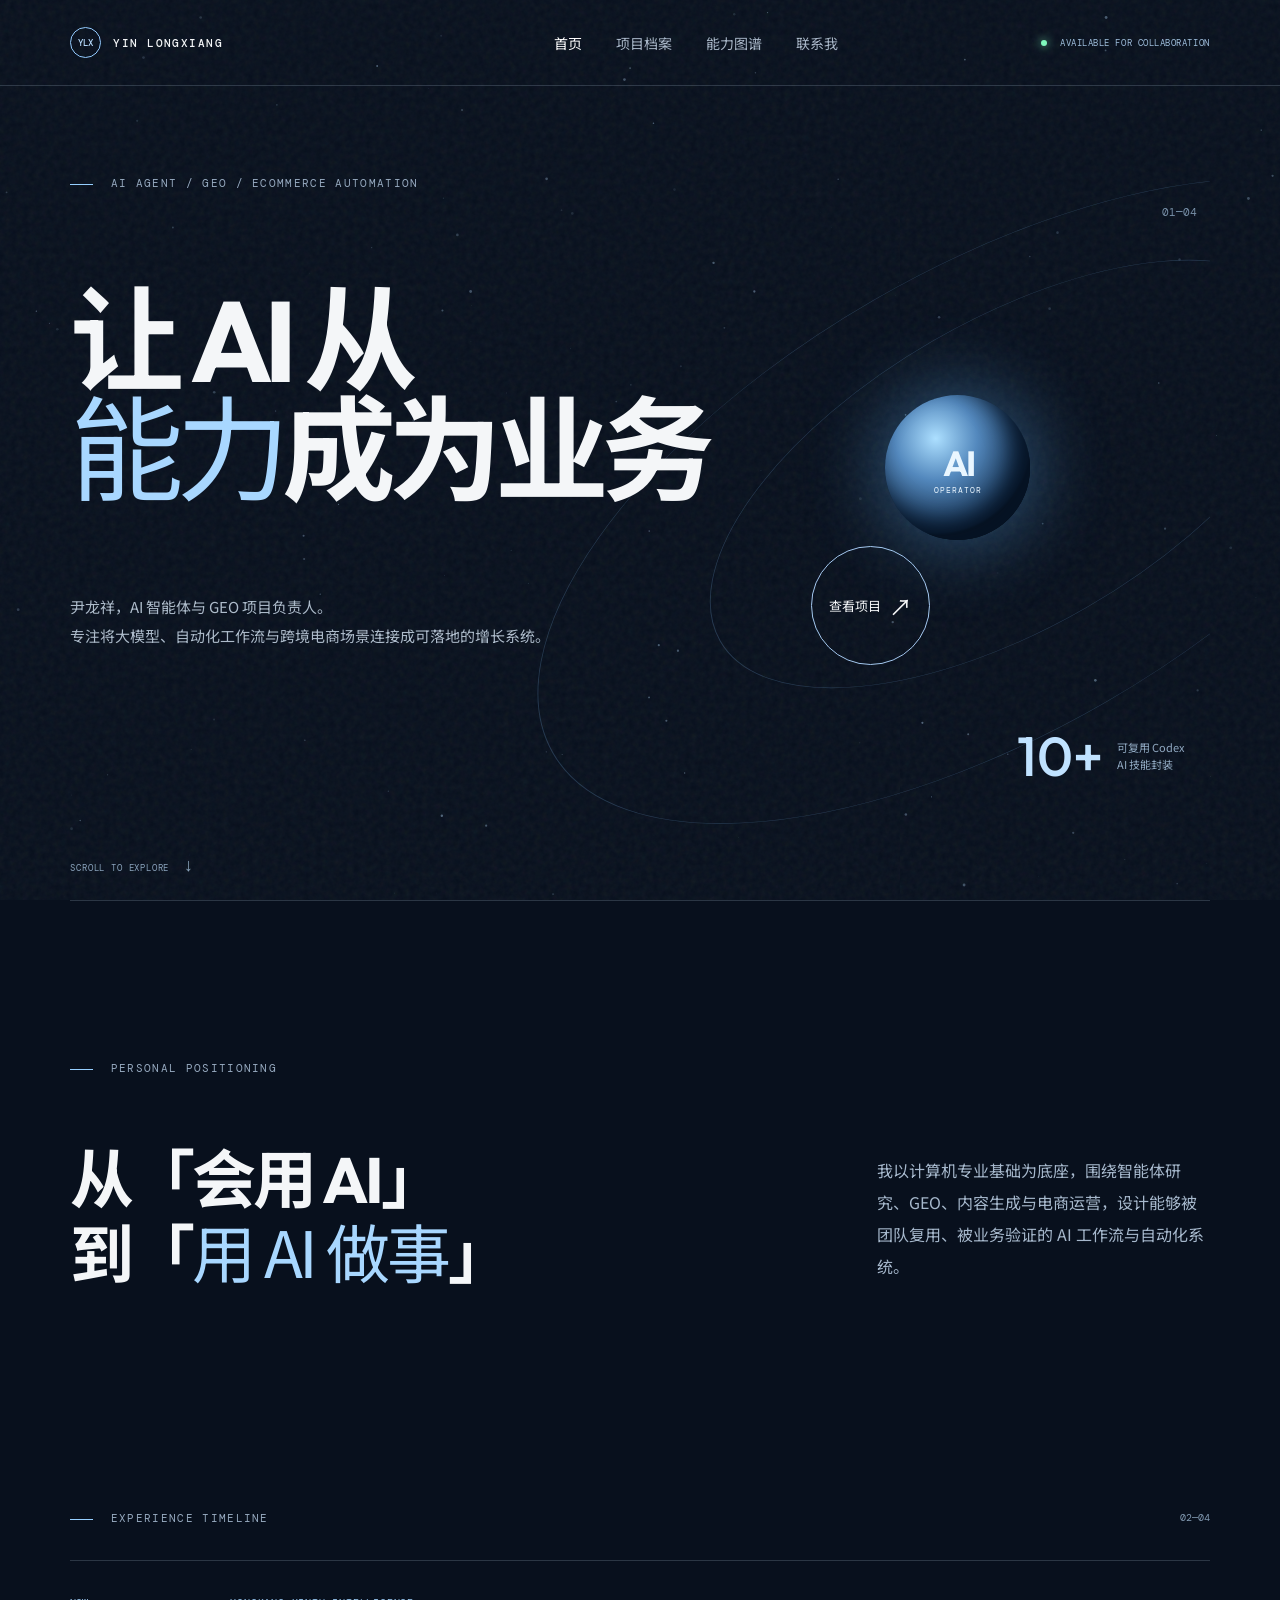
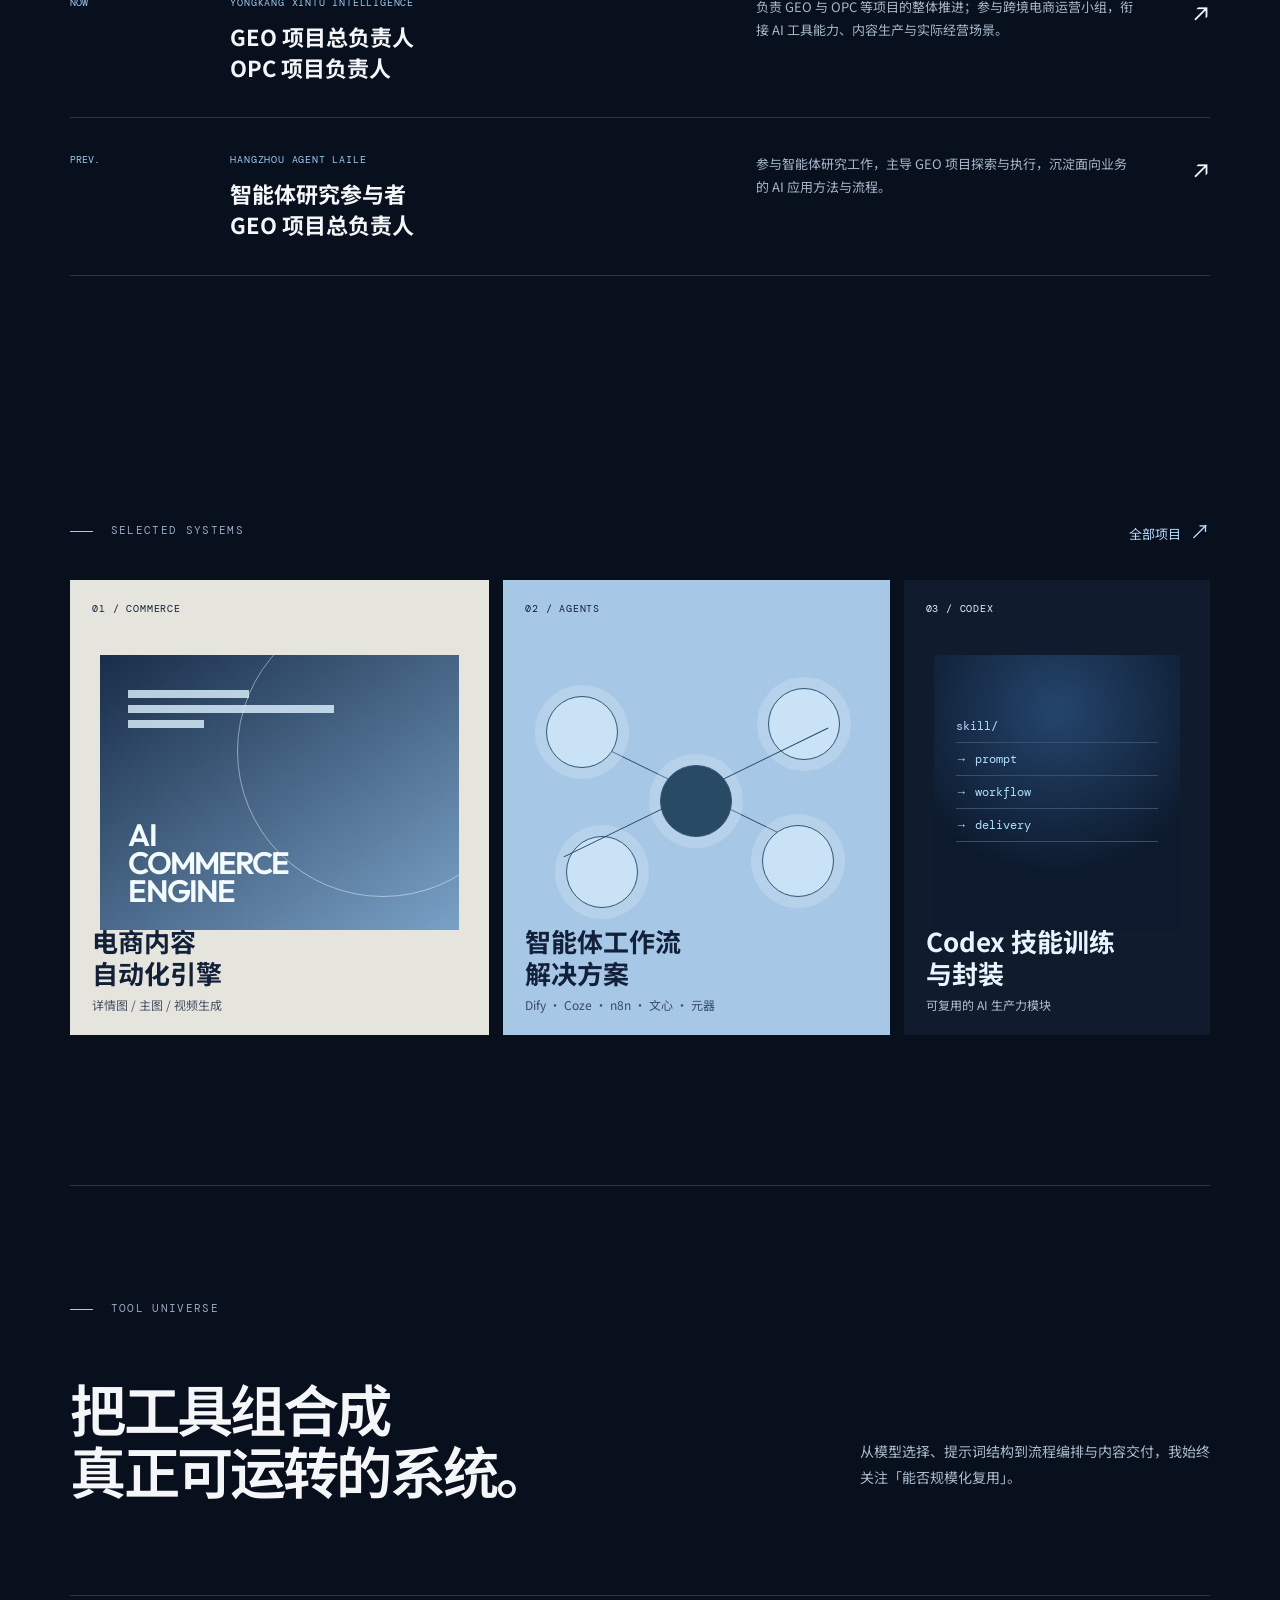
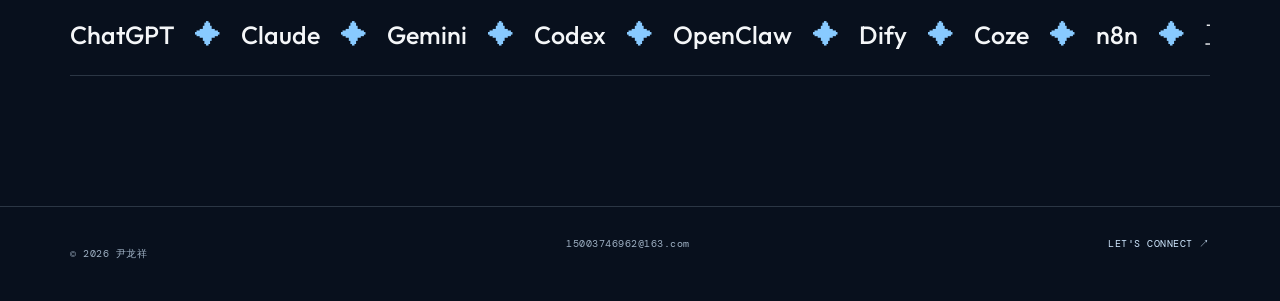
==== index.html @ be60b360 "发布个人简历与项目作品网站" ====
<!doctype html>
<html lang="zh-CN">
<head>
  <meta charset="UTF-8" />
  <meta name="viewport" content="width=device-width, initial-scale=1.0" />
  <meta name="description" content="尹龙祥 · AI 智能体与 GEO 项目负责人" />
  <title>尹龙祥 · AI Portfolio</title>
  <link rel="preconnect" href="https://fonts.googleapis.com">
  <link rel="preconnect" href="https://fonts.gstatic.com" crossorigin>
  <link href="https://fonts.googleapis.com/css2?family=DM+Mono:wght@400;500&family=Noto+Sans+SC:wght@400;500;600;700;800&family=Outfit:wght@400;500;600;700;800&display=swap" rel="stylesheet">
  <link rel="stylesheet" href="assets/styles.css" />
</head>
<body>
  <canvas id="starfield" aria-hidden="true"></canvas>
  <div class="grain" aria-hidden="true"></div>
  <header class="site-header">
    <a class="brand" href="index.html" aria-label="尹龙祥主页"><span class="brand-mark">YLX</span><span>YIN LONGXIANG</span></a>
    <nav><a class="active" href="index.html">首页</a><a href="projects.html">项目档案</a><a href="expertise.html">能力图谱</a><a href="contact.html">联系我</a></nav>
    <span class="status"><i></i> AVAILABLE FOR COLLABORATION</span>
  </header>

  <main>
    <section class="hero section-shell">
      <div class="eyebrow"><span></span> AI AGENT / GEO / ECOMMERCE AUTOMATION</div>
      <p class="hero-index mono">01—04</p>
      <h1>让 AI 从<br><em>能力</em>成为业务</h1>
      <div class="hero-bottom">
        <p class="intro">尹龙祥，AI 智能体与 GEO 项目负责人。<br>专注将大模型、自动化工作流与跨境电商场景连接成可落地的增长系统。</p>
        <a class="circle-link" href="projects.html"><span>查看项目</span><b>↗</b></a>
      </div>
      <div class="orbit orbit-a"></div><div class="orbit orbit-b"></div><div class="core"><span>AI</span><small>OPERATOR</small></div>
      <div class="hero-metric"><strong>10+</strong><span>可复用 Codex<br>AI 技能封装</span></div>
      <div class="scroll-tip mono">SCROLL TO EXPLORE <b>↓</b></div>
    </section>

    <section class="statement section-shell reveal">
      <p class="eyebrow"><span></span> PERSONAL POSITIONING</p>
      <div class="statement-grid"><h2>从「会用 AI」<br>到「<em>用 AI 做事</em>」</h2><p>我以计算机专业基础为底座，围绕智能体研究、GEO、内容生成与电商运营，设计能够被团队复用、被业务验证的 AI 工作流与自动化系统。</p></div>
    </section>

    <section class="experience section-shell reveal">
      <div class="section-head"><p class="eyebrow"><span></span> EXPERIENCE TIMELINE</p><span class="mono">02—04</span></div>
      <article class="timeline-card"><span class="year mono">NOW</span><div><p class="tag">YONGKANG XINTU INTELLIGENCE</p><h3>GEO 项目总负责人<br>OPC 项目负责人</h3></div><p>负责 GEO 与 OPC 等项目的整体推进；参与跨境电商运营小组，衔接 AI 工具能力、内容生产与实际经营场景。</p><span class="arrow">↗</span></article>
      <article class="timeline-card"><span class="year mono">PREV.</span><div><p class="tag">HANGZHOU AGENT LAILE</p><h3>智能体研究参与者<br>GEO 项目总负责人</h3></div><p>参与智能体研究工作，主导 GEO 项目探索与执行，沉淀面向业务的 AI 应用方法与流程。</p><span class="arrow">↗</span></article>
    </section>

    <section class="featured section-shell reveal">
      <div class="section-head"><p class="eyebrow"><span></span> SELECTED SYSTEMS</p><a class="text-link" href="projects.html">全部项目 <b>↗</b></a></div>
      <div class="project-grid">
        <a class="project-card project-1" href="projects.html#commerce"><span class="project-no mono">01 / COMMERCE</span><div class="mockup shop"><i></i><i></i><i></i><b>AI<br>COMMERCE<br>ENGINE</b></div><div><h3>电商内容<br>自动化引擎</h3><p>详情图 / 主图 / 视频生成</p></div></a>
        <a class="project-card project-2" href="projects.html#agents"><span class="project-no mono">02 / AGENTS</span><div class="mockup nodes"><i></i><i></i><i></i><i></i><i></i></div><div><h3>智能体工作流<br>解决方案</h3><p>Dify · Coze · n8n · 文心 · 元器</p></div></a>
        <a class="project-card project-3" href="projects.html#codex"><span class="project-no mono">03 / CODEX</span><div class="mockup code"><span>skill/</span><span>→ prompt</span><span>→ workflow</span><span>→ delivery</span></div><div><h3>Codex 技能训练<br>与封装</h3><p>可复用的 AI 生产力模块</p></div></a>
      </div>
    </section>

    <section class="toolbelt section-shell reveal">
      <p class="eyebrow"><span></span> TOOL UNIVERSE</p>
      <div class="toolbelt-copy"><h2>把工具组合成<br>真正可运转的系统。</h2><p>从模型选择、提示词结构到流程编排与内容交付，我始终关注「能否规模化复用」。</p></div>
      <div class="marquee" aria-label="常用工具"><div>ChatGPT <b>✦</b> Claude <b>✦</b> Gemini <b>✦</b> Codex <b>✦</b> OpenClaw <b>✦</b> Dify <b>✦</b> Coze <b>✦</b> n8n <b>✦</b> 豆包 <b>✦</b> 即梦 <b>✦</b> Python <b>✦</b></div></div>
    </section>
  </main>
  <footer><p>© 2026 尹龙祥</p><a href="mailto:15003746962@163.com">15003746962@163.com</a><a href="contact.html">LET'S CONNECT ↗</a></footer>
  <script src="assets/app.js"></script>
</body>
</html>
---- assets/styles.css ----
:root{--bg:#08101d;--panel:#0d192a;--paper:#e9e8e0;--ink:#0b1728;--blue:#7ec7ff;--muted:#9eafc5;--line:rgba(206,225,247,.18)}*{box-sizing:border-box}html{scroll-behavior:smooth}body{margin:0;background:var(--bg);color:#f4f6f8;font-family:'Noto Sans SC',sans-serif;overflow-x:hidden}#starfield{position:fixed;inset:0;z-index:-2;width:100%;height:100%;opacity:.6}.grain{position:fixed;inset:0;z-index:-1;pointer-events:none;opacity:.065;background-image:url("data:image/svg+xml,%3Csvg viewBox='0 0 180 180' xmlns='http://www.w3.org/2000/svg'%3E%3Cfilter id='n'%3E%3CfeTurbulence type='fractalNoise' baseFrequency='.8' numOctaves='4' stitchTiles='stitch'/%3E%3C/filter%3E%3Crect width='100%25' height='100%25' filter='url(%23n)' opacity='.9'/%3E%3C/svg%3E")}a{color:inherit;text-decoration:none}.mono,.tag,.eyebrow,.status{font-family:'DM Mono',monospace}.section-shell{width:min(1440px,calc(100vw - 11vw));margin-inline:auto}.site-header{height:86px;display:flex;align-items:center;justify-content:space-between;position:relative;z-index:2;padding:0 5.5vw;border-bottom:1px solid var(--line)}.brand{display:flex;align-items:center;gap:12px;font:500 11px 'DM Mono';letter-spacing:.13em}.brand-mark{border:1px solid #94cbff;border-radius:50%;height:31px;width:31px;display:grid;place-items:center;color:#b9ddff;font-size:9px;letter-spacing:0}.site-header nav{display:flex;gap:34px;margin-left:10vw}.site-header nav a{font-size:14px;color:#a8b6c7;transition:.25s}.site-header nav a:hover,.site-header nav .active{color:#fff}.status{font-size:9px;color:#9fbedc;letter-spacing:.06em}.status i{display:inline-block;width:6px;height:6px;background:#80f7bc;border-radius:50%;margin-right:7px;box-shadow:0 0 10px #80f7bc}.hero{height:calc(100vh - 86px);min-height:690px;position:relative;padding-top:10vh;overflow:hidden}.eyebrow{font-size:11px;letter-spacing:.12em;color:#96a9bf;margin:0}.eyebrow span{width:23px;height:1px;background:#96cfff;display:inline-block;vertical-align:middle;margin-right:9px}.hero-index{position:absolute;right:1vw;top:12vh;font-size:11px;color:#7890a8}.hero h1{position:relative;z-index:1;font:700 clamp(66px,8.9vw,151px)/.9 'Outfit','Noto Sans SC';letter-spacing:-.07em;margin:11vh 0 0;max-width:850px}.hero h1 em,.page-title em,.statement h2 em{font-family:'Noto Sans SC';font-style:normal;font-weight:400;color:#a8d7ff}.hero-bottom{position:relative;z-index:2;display:flex;align-items:end;justify-content:space-between;margin-top:45px;max-width:860px}.intro{font-size:15px;line-height:1.9;color:#adbbca}.circle-link{width:119px;height:119px;border:1px solid #a4c8ef;border-radius:50%;display:flex;justify-content:center;align-items:center;gap:8px;font-size:13px;transition:.25s}.circle-link:hover{background:#dfefff;color:#10223a;transform:rotate(-8deg)}.circle-link b{font-size:23px;font-weight:400}.orbit{position:absolute;border:1px solid rgba(137,198,252,.21);border-radius:50%;pointer-events:none}.orbit-a{height:670px;width:670px;right:-135px;top:53px;transform:rotate(-30deg) scaleY(.46)}.orbit-b{height:1010px;width:1010px;right:-285px;top:-90px;transform:rotate(-30deg) scaleY(.46)}.core{position:absolute;right:14vw;top:38%;height:145px;width:145px;border-radius:50%;display:flex;align-items:center;justify-content:center;flex-direction:column;background:radial-gradient(circle at 35% 30%,#acdfff,#5388bd 30%,#102946 68%,#07111d 70%);box-shadow:0 0 80px rgba(102,187,255,.45),inset -15px -15px 25px #061324;color:#e9f6ff}.core span{font:700 35px 'Outfit';letter-spacing:-.08em}.core small{font:8px 'DM Mono';letter-spacing:.12em}.hero-metric{position:absolute;right:2vw;bottom:13vh;display:flex;gap:14px;align-items:center}.hero-metric strong{font:500 55px/1 'Outfit';color:#c0e2ff}.hero-metric span{font-size:11px;line-height:1.5;color:#90a9c1}.scroll-tip{position:absolute;bottom:23px;font-size:9px;letter-spacing:.09em;color:#8aa3bc}.scroll-tip b{font-size:18px;margin-left:8px}.statement{padding:160px 0;border-top:1px solid var(--line)}.statement-grid{display:grid;grid-template-columns:1.1fr .55fr;gap:11vw;align-items:end;margin-top:70px}.statement h2{font:700 clamp(42px,5vw,77px)/1.1 'Outfit','Noto Sans SC';letter-spacing:-.05em;margin:0}.statement-grid>p{font-size:16px;line-height:2;color:#a6b8cc;margin:0 0 9px}.experience{padding:60px 0 140px}.section-head{display:flex;justify-content:space-between;align-items:center;margin-bottom:35px}.section-head>.mono{font-size:10px;color:#829ab2}.timeline-card{border-top:1px solid var(--line);display:grid;grid-template-columns:130px 1.1fr .85fr 40px;gap:30px;padding:35px 0;align-items:start;transition:.25s}.timeline-card:last-child{border-bottom:1px solid var(--line)}.timeline-card:hover{padding-left:18px;background:linear-gradient(90deg,rgba(115,194,255,.08),transparent)}.year{font-size:10px;color:#9cc8ef}.tag{font-size:10px;letter-spacing:.08em;color:#9ac9f2;margin:0 0 12px}.timeline-card h3{font-size:22px;line-height:1.4;margin:0}.timeline-card>p{font-size:13px;line-height:1.75;color:#a5b7ca;margin:0}.arrow{font:300 27px 'Outfit';text-align:right}.featured{padding:100px 0 150px}.text-link{font-size:13px;color:#b8daff}.text-link b{font-size:20px;font-weight:400;margin-left:6px}.project-grid{display:grid;grid-template-columns:1.04fr .96fr .76fr;gap:14px}.project-card{min-height:455px;background:#e5e5de;color:#122039;padding:22px;display:flex;flex-direction:column;justify-content:space-between;position:relative;overflow:hidden;transition:transform .3s}.project-card:hover{transform:translateY(-10px)}.project-card:nth-child(2){background:#a6c7e5}.project-card:nth-child(3){background:#101c2e;color:#e8f4ff}.project-no{font-size:10px;letter-spacing:.08em}.project-card h3{font-size:26px;line-height:1.25;margin:0 0 6px}.project-card p{font-size:12px;margin:0;opacity:.75}.mockup{position:absolute;inset:75px 30px 105px}.shop{background:linear-gradient(145deg,#182d49,#79a1c6);padding:28px;overflow:hidden}.shop:before{content:'';position:absolute;width:290px;height:290px;border:1px solid rgba(255,255,255,.45);border-radius:50%;right:-70px;top:-50px}.shop i{position:relative;z-index:1;display:block;width:40%;height:8px;background:#dff3ff;margin:7px 0;opacity:.8}.shop i:nth-child(2){width:68%}.shop i:nth-child(3){width:25%}.shop b{position:absolute;z-index:1;bottom:25px;left:28px;font:600 31px/.9 'Outfit';letter-spacing:-.06em;color:#f3fbff}.nodes:before,.nodes:after{content:'';position:absolute;height:1px;width:90%;background:#254963;left:5%;top:50%;transform:rotate(26deg)}.nodes:after{transform:rotate(-26deg)}.nodes i{position:absolute;width:72px;height:72px;border-radius:50%;border:1px solid #305775;background:#c9e2f6;box-shadow:0 0 0 11px rgba(232,246,255,.23)}.nodes i:nth-child(1){left:4%;top:15%}.nodes i:nth-child(2){right:6%;top:12%}.nodes i:nth-child(3){left:39%;top:40%;background:#294a65}.nodes i:nth-child(4){left:10%;bottom:8%}.nodes i:nth-child(5){right:8%;bottom:12%}.code{background:radial-gradient(circle at 50% 20%,#24456d,#0d1a2d 65%);padding:55px 22px}.code span{display:block;font:12px 'DM Mono';color:#aee0ff;padding:8px 0;border-bottom:1px solid #335071}.toolbelt{padding:115px 0 130px;border-top:1px solid var(--line)}.toolbelt-copy{display:flex;justify-content:space-between;align-items:end;margin:66px 0 90px}.toolbelt-copy h2{font:600 clamp(38px,4.4vw,66px)/1.1 'Outfit','Noto Sans SC';letter-spacing:-.05em;margin:0}.toolbelt-copy p{width:350px;color:#a9bbcc;font-size:14px;line-height:1.9}.marquee{overflow:hidden;border-block:1px solid var(--line);padding:23px 0;white-space:nowrap}.marquee div{font:500 25px 'Outfit';word-spacing:16px;animation:move 28s linear infinite}.marquee b{color:#88caff}footer{border-top:1px solid var(--line);padding:30px 5.5vw;display:flex;justify-content:space-between;font:10px 'DM Mono';letter-spacing:.05em;color:#9eb0c3}footer a:last-child{color:#d0e8ff}.inner-main{padding-top:110px;min-height:calc(100vh - 175px)}.page-title{font:700 clamp(58px,7.5vw,115px)/.96 'Outfit','Noto Sans SC';letter-spacing:-.07em;margin:50px 0 25px}.page-lead{color:#a7b8cb;line-height:1.8;max-width:530px;font-size:16px}.archive-list{margin-top:100px}.archive-item{display:grid;grid-template-columns:160px 1fr 35px;gap:30px;border-top:1px solid var(--line);padding:33px 0}.archive-item:last-child{border-bottom:1px solid var(--line)}.archive-item>span{font-size:10px;color:#93c6ee}.archive-item h2{font-size:30px;margin:0 0 12px}.archive-item p{max-width:670px;line-height:1.8;font-size:14px;color:#aabccd}.archive-item ul{display:flex;gap:10px;flex-wrap:wrap;padding:0;list-style:none;margin:20px 0 0}.archive-item li,.chips i{font:11px 'DM Mono';font-style:normal;border:1px solid #2d4a66;padding:8px 10px;color:#b4d5ef}.archive-item>b{font:300 28px 'Outfit'}.page-cta{margin:100px 0;display:flex;align-items:center;justify-content:space-between;background:#d9ebf8;color:#14263d;padding:35px 40px}.page-cta p{font-size:16px}.button{background:#132844;color:#fff;padding:14px 21px;font-size:13px}.button b{font-size:19px;margin-left:8px;font-weight:400}.skills-grid{margin-top:85px;display:grid;grid-template-columns:repeat(2,1fr);gap:14px}.skills-grid article{background:rgba(18,36,58,.7);border:1px solid var(--line);padding:35px;min-height:285px}.skill-index{font-size:11px;color:#91c8f4}.skills-grid h2{font-size:25px;margin:50px 0 8px}.skills-grid p{font-size:14px;line-height:1.8;color:#9fb2c6;max-width:450px}.chips{display:flex;gap:7px;flex-wrap:wrap;margin-top:20px}.education{margin-top:120px;padding:40px 0 95px;border-top:1px solid var(--line);display:grid;grid-template-columns:160px 1fr .8fr;gap:30px}.education h2{font-size:25px;margin:0 0 8px}.education div p,.education>p{margin:0;color:#9caec2;font-size:13px;line-height:1.8}.contact-main{padding-top:16vh;min-height:calc(100vh - 175px)}.contact-email{display:inline-block;font:600 clamp(38px,6.3vw,93px)/.92 'Outfit';letter-spacing:-.07em;border-bottom:1px solid #8dbfe7;margin-top:7vh;padding-bottom:14px}.contact-email span{font-size:.55em;color:#a9dcff}.contact-note{color:#aabace;line-height:2;margin-top:40px;font-size:15px}@keyframes move{to{transform:translateX(-35%)}}.reveal{opacity:0;transform:translateY(28px);transition:.8s cubic-bezier(.2,.8,.2,1)}.reveal.visible{opacity:1;transform:none}@media(max-width:850px){.site-header{padding:0 5vw}.site-header nav{gap:15px;margin-left:0}.status{display:none}.section-shell{width:90vw}.hero{min-height:610px}.hero h1{margin-top:13vh}.core{right:8vw;top:47%;transform:scale(.65)}.hero-metric{right:1vw;bottom:9vh}.hero-bottom{margin-top:35px}.statement-grid,.toolbelt-copy{grid-template-columns:1fr;display:block}.statement-grid>p,.toolbelt-copy p{width:auto;margin-top:30px}.timeline-card{grid-template-columns:100px 1fr 25px}.timeline-card>p{grid-column:2}.project-grid{grid-template-columns:1fr}.project-card{min-height:360px}.archive-item{grid-template-columns:105px 1fr}.archive-item>b{display:none}.skills-grid{grid-template-columns:1fr}.education{grid-template-columns:1fr;gap:15px}footer{padding:25px 5vw}.site-header nav a{font-size:12px}}
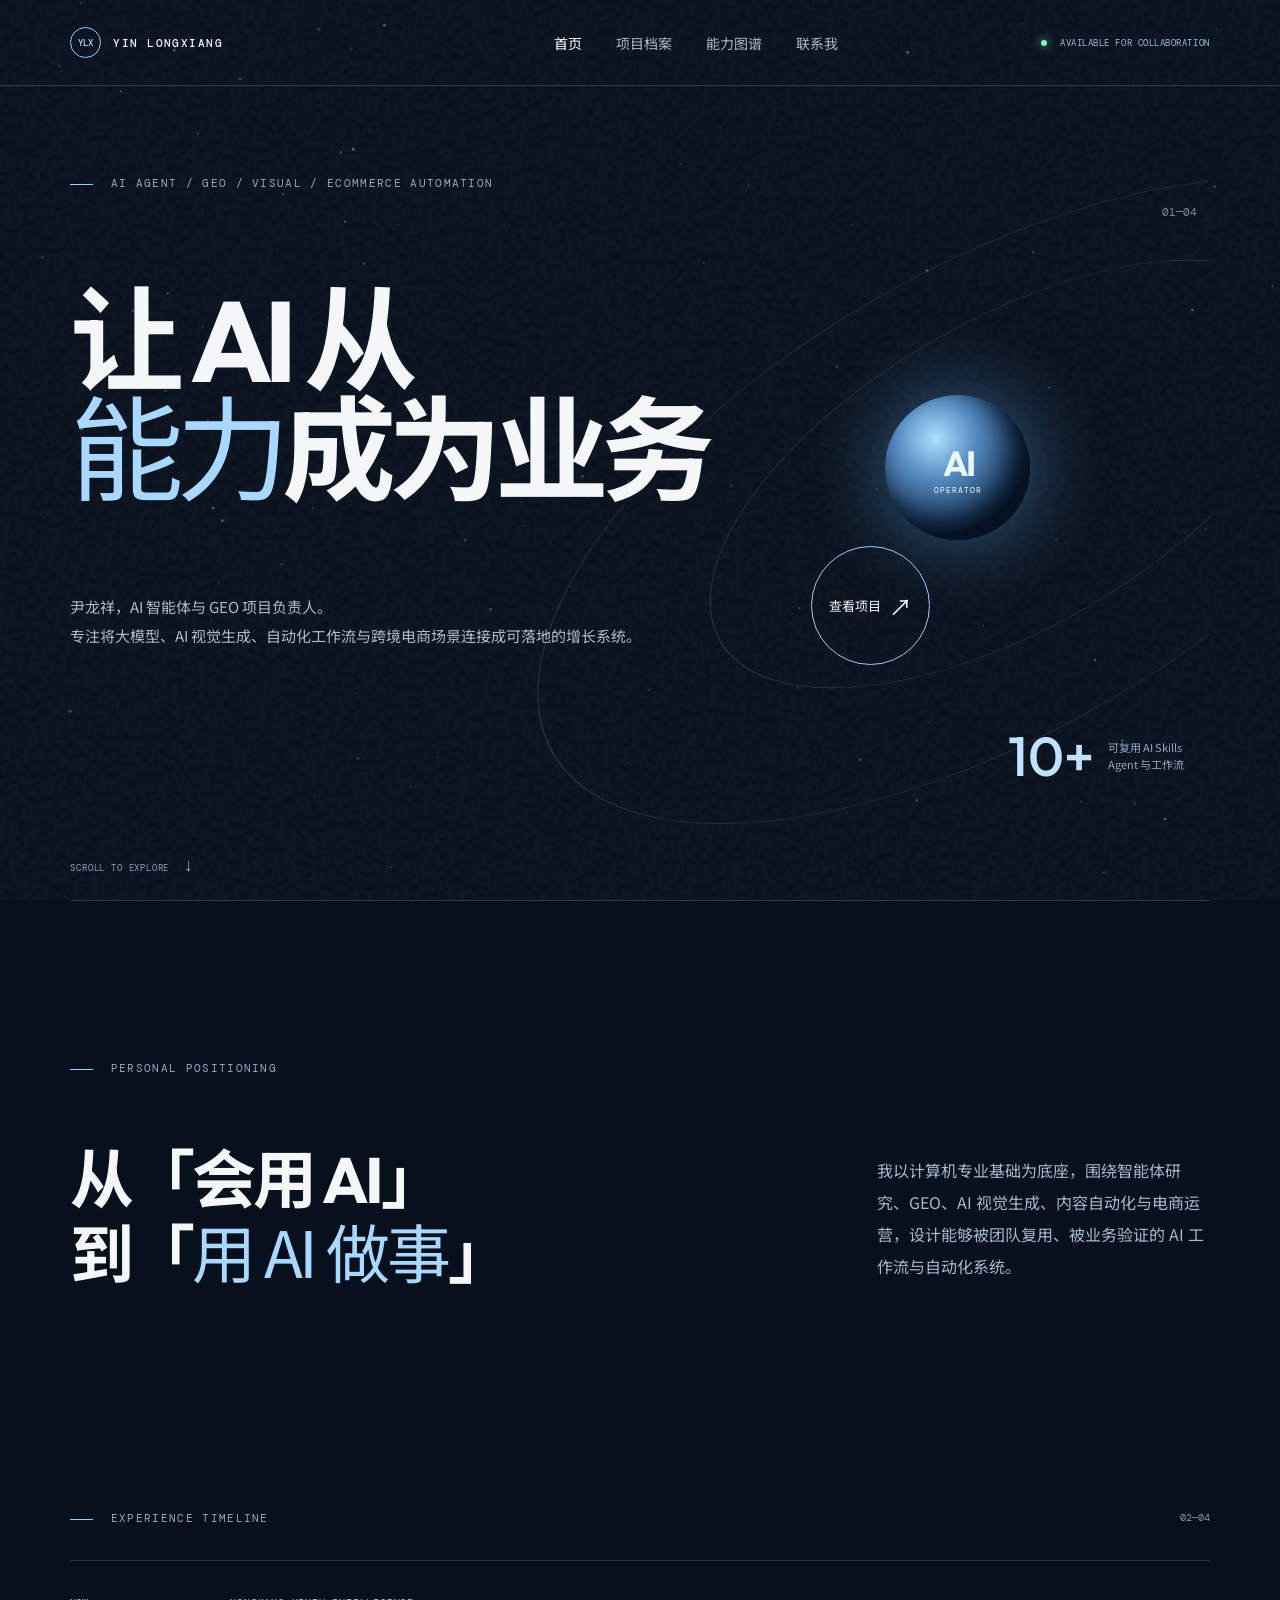
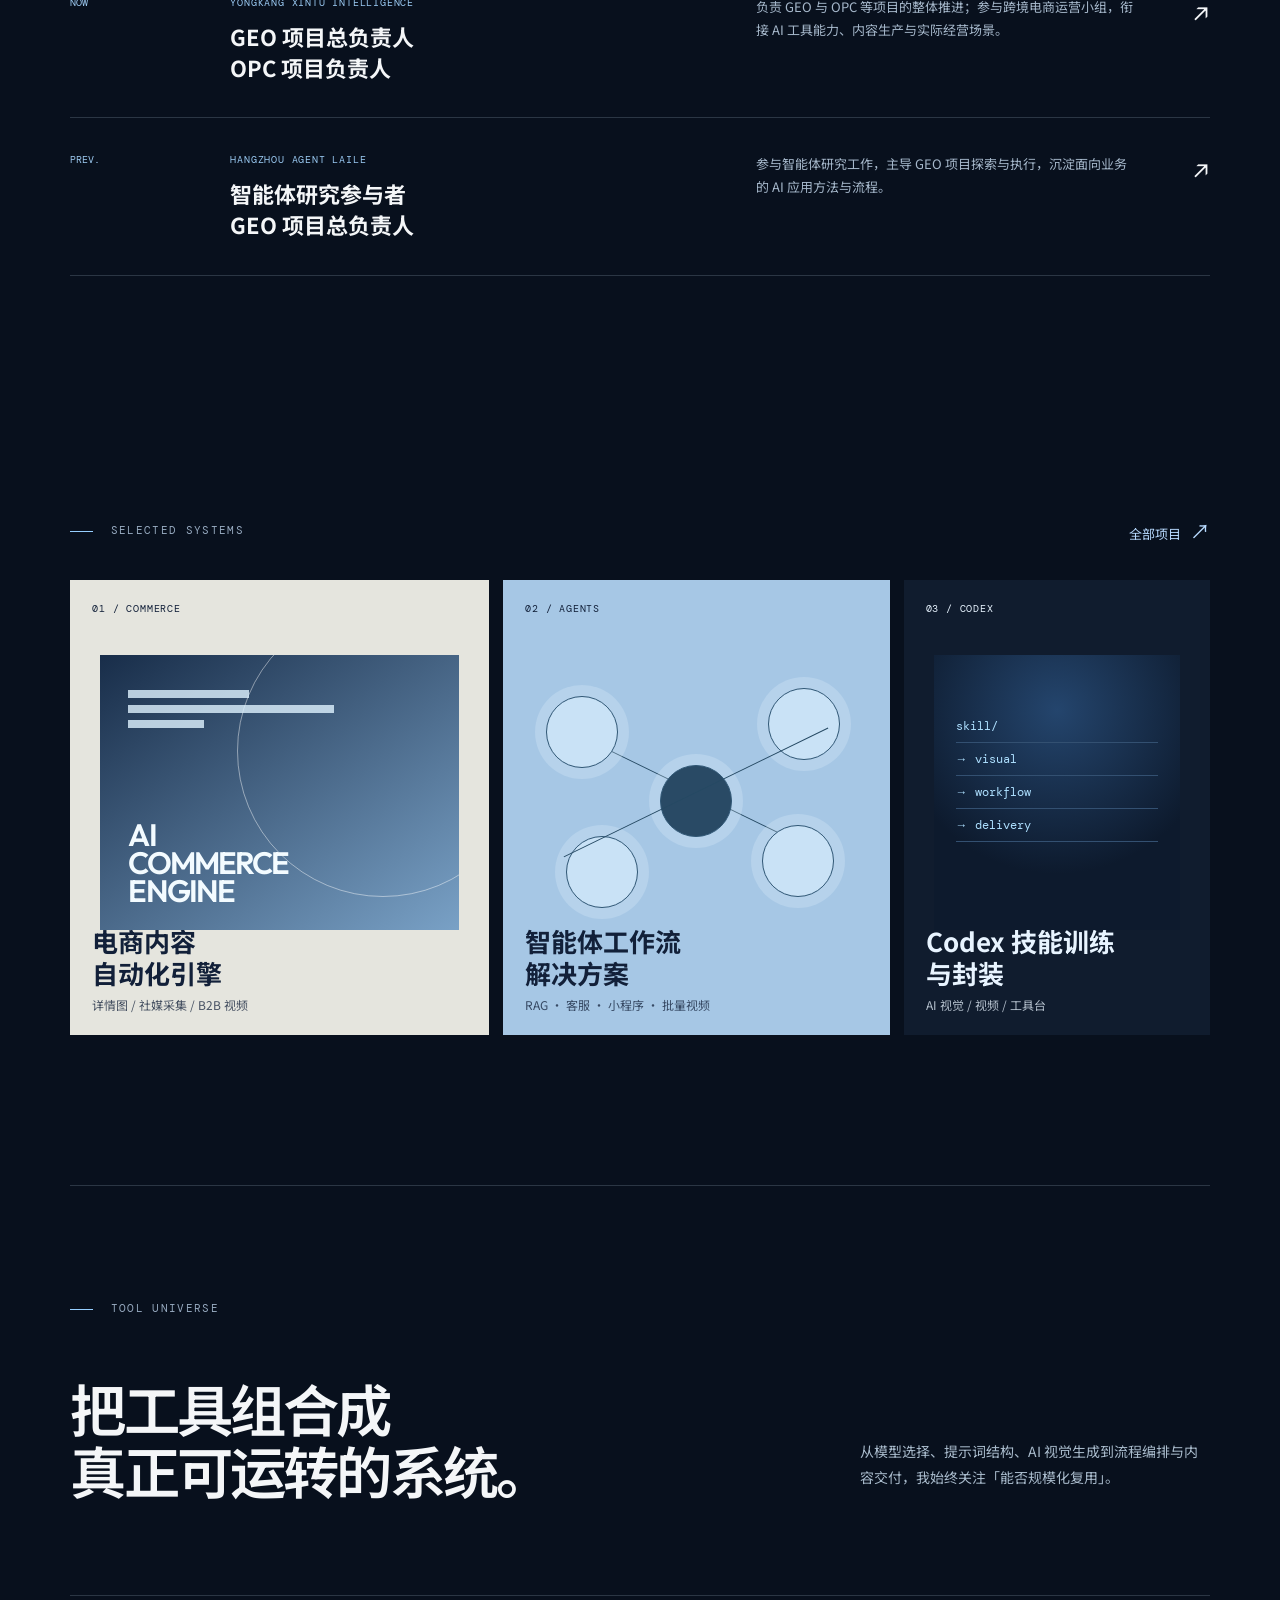
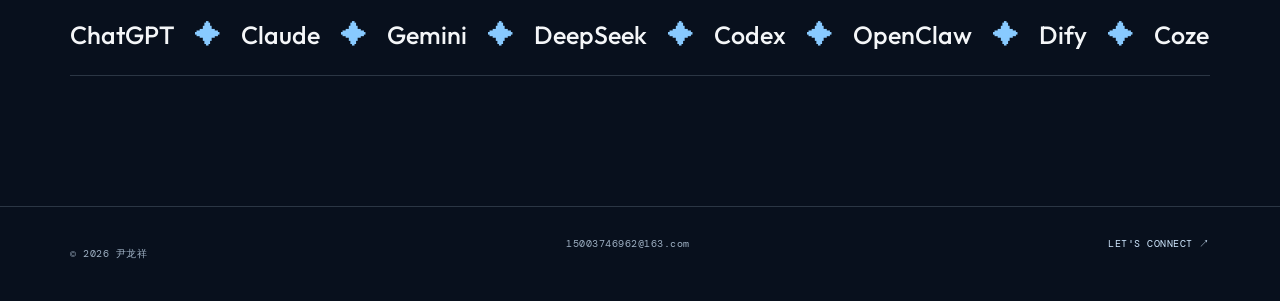
==== commit 66792fea: "补全简历项目档案与案例展示" ====
--- a/index.html
+++ b/index.html
@@ -21,21 +21,21 @@
 
   <main>
     <section class="hero section-shell">
-      <div class="eyebrow"><span></span> AI AGENT / GEO / ECOMMERCE AUTOMATION</div>
+      <div class="eyebrow"><span></span> AI AGENT / GEO / VISUAL / ECOMMERCE AUTOMATION</div>
       <p class="hero-index mono">01—04</p>
       <h1>让 AI 从<br><em>能力</em>成为业务</h1>
       <div class="hero-bottom">
-        <p class="intro">尹龙祥，AI 智能体与 GEO 项目负责人。<br>专注将大模型、自动化工作流与跨境电商场景连接成可落地的增长系统。</p>
+        <p class="intro">尹龙祥，AI 智能体与 GEO 项目负责人。<br>专注将大模型、AI 视觉生成、自动化工作流与跨境电商场景连接成可落地的增长系统。</p>
         <a class="circle-link" href="projects.html"><span>查看项目</span><b>↗</b></a>
       </div>
       <div class="orbit orbit-a"></div><div class="orbit orbit-b"></div><div class="core"><span>AI</span><small>OPERATOR</small></div>
-      <div class="hero-metric"><strong>10+</strong><span>可复用 Codex<br>AI 技能封装</span></div>
+      <div class="hero-metric"><strong>10+</strong><span>可复用 AI Skills<br>Agent 与工作流</span></div>
       <div class="scroll-tip mono">SCROLL TO EXPLORE <b>↓</b></div>
     </section>
 
     <section class="statement section-shell reveal">
       <p class="eyebrow"><span></span> PERSONAL POSITIONING</p>
-      <div class="statement-grid"><h2>从「会用 AI」<br>到「<em>用 AI 做事</em>」</h2><p>我以计算机专业基础为底座，围绕智能体研究、GEO、内容生成与电商运营，设计能够被团队复用、被业务验证的 AI 工作流与自动化系统。</p></div>
+      <div class="statement-grid"><h2>从「会用 AI」<br>到「<em>用 AI 做事</em>」</h2><p>我以计算机专业基础为底座，围绕智能体研究、GEO、AI 视觉生成、内容自动化与电商运营，设计能够被团队复用、被业务验证的 AI 工作流与自动化系统。</p></div>
     </section>
 
     <section class="experience section-shell reveal">
@@ -47,16 +47,16 @@
     <section class="featured section-shell reveal">
       <div class="section-head"><p class="eyebrow"><span></span> SELECTED SYSTEMS</p><a class="text-link" href="projects.html">全部项目 <b>↗</b></a></div>
       <div class="project-grid">
-        <a class="project-card project-1" href="projects.html#commerce"><span class="project-no mono">01 / COMMERCE</span><div class="mockup shop"><i></i><i></i><i></i><b>AI<br>COMMERCE<br>ENGINE</b></div><div><h3>电商内容<br>自动化引擎</h3><p>详情图 / 主图 / 视频生成</p></div></a>
-        <a class="project-card project-2" href="projects.html#agents"><span class="project-no mono">02 / AGENTS</span><div class="mockup nodes"><i></i><i></i><i></i><i></i><i></i></div><div><h3>智能体工作流<br>解决方案</h3><p>Dify · Coze · n8n · 文心 · 元器</p></div></a>
-        <a class="project-card project-3" href="projects.html#codex"><span class="project-no mono">03 / CODEX</span><div class="mockup code"><span>skill/</span><span>→ prompt</span><span>→ workflow</span><span>→ delivery</span></div><div><h3>Codex 技能训练<br>与封装</h3><p>可复用的 AI 生产力模块</p></div></a>
+        <a class="project-card project-1" href="projects.html#commerce"><span class="project-no mono">01 / COMMERCE</span><div class="mockup shop"><i></i><i></i><i></i><b>AI<br>COMMERCE<br>ENGINE</b></div><div><h3>电商内容<br>自动化引擎</h3><p>详情图 / 社媒采集 / B2B 视频</p></div></a>
+        <a class="project-card project-2" href="projects.html#agents"><span class="project-no mono">02 / AGENTS</span><div class="mockup nodes"><i></i><i></i><i></i><i></i><i></i></div><div><h3>智能体工作流<br>解决方案</h3><p>RAG · 客服 · 小程序 · 批量视频</p></div></a>
+        <a class="project-card project-3" href="projects.html#codex"><span class="project-no mono">03 / CODEX</span><div class="mockup code"><span>skill/</span><span>→ visual</span><span>→ workflow</span><span>→ delivery</span></div><div><h3>Codex 技能训练<br>与封装</h3><p>AI 视觉 / 视频 / 工具台</p></div></a>
       </div>
     </section>
 
     <section class="toolbelt section-shell reveal">
       <p class="eyebrow"><span></span> TOOL UNIVERSE</p>
-      <div class="toolbelt-copy"><h2>把工具组合成<br>真正可运转的系统。</h2><p>从模型选择、提示词结构到流程编排与内容交付，我始终关注「能否规模化复用」。</p></div>
-      <div class="marquee" aria-label="常用工具"><div>ChatGPT <b>✦</b> Claude <b>✦</b> Gemini <b>✦</b> Codex <b>✦</b> OpenClaw <b>✦</b> Dify <b>✦</b> Coze <b>✦</b> n8n <b>✦</b> 豆包 <b>✦</b> 即梦 <b>✦</b> Python <b>✦</b></div></div>
+      <div class="toolbelt-copy"><h2>把工具组合成<br>真正可运转的系统。</h2><p>从模型选择、提示词结构、AI 视觉生成到流程编排与内容交付，我始终关注「能否规模化复用」。</p></div>
+      <div class="marquee" aria-label="常用工具"><div>ChatGPT <b>✦</b> Claude <b>✦</b> Gemini <b>✦</b> DeepSeek <b>✦</b> Codex <b>✦</b> OpenClaw <b>✦</b> Dify <b>✦</b> Coze <b>✦</b> n8n <b>✦</b> 豆包 <b>✦</b> 即梦 <b>✦</b> Java <b>✦</b> Python <b>✦</b></div></div>
     </section>
   </main>
   <footer><p>© 2026 尹龙祥</p><a href="mailto:15003746962@163.com">15003746962@163.com</a><a href="contact.html">LET'S CONNECT ↗</a></footer>
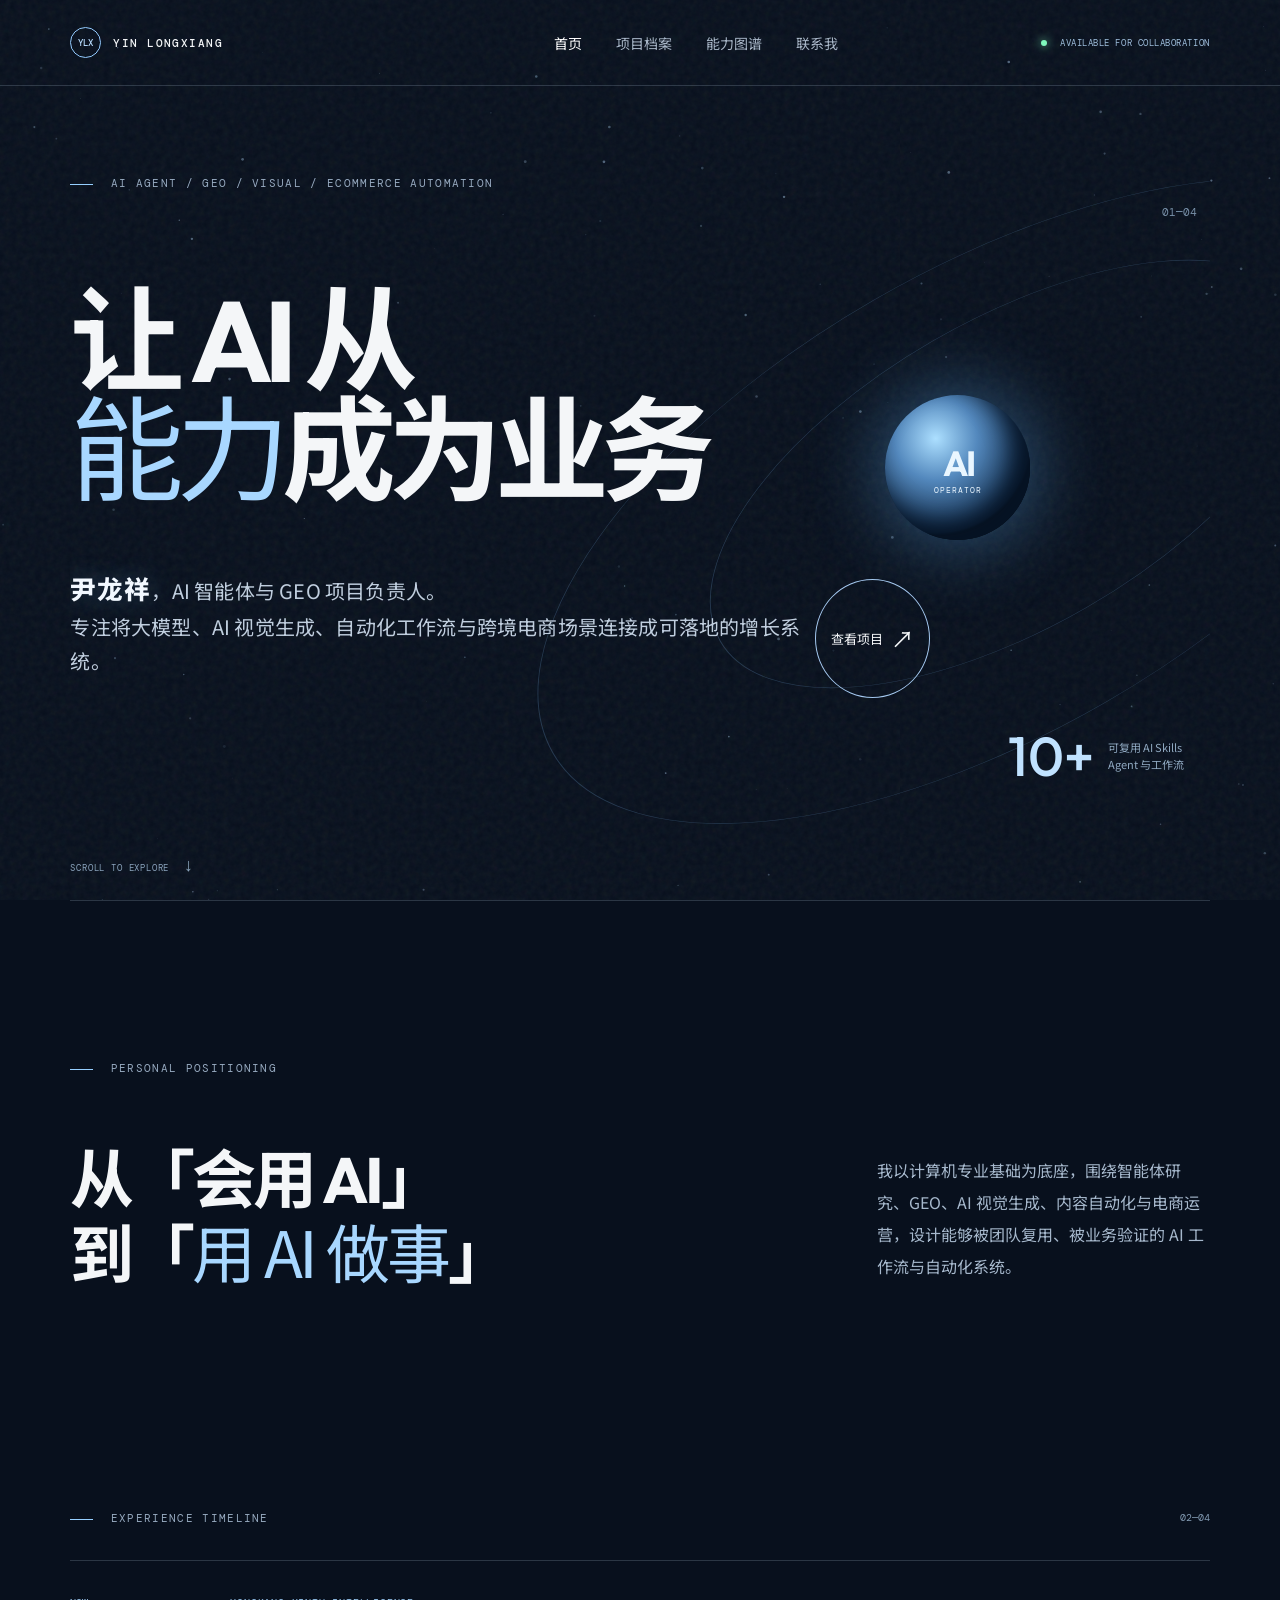
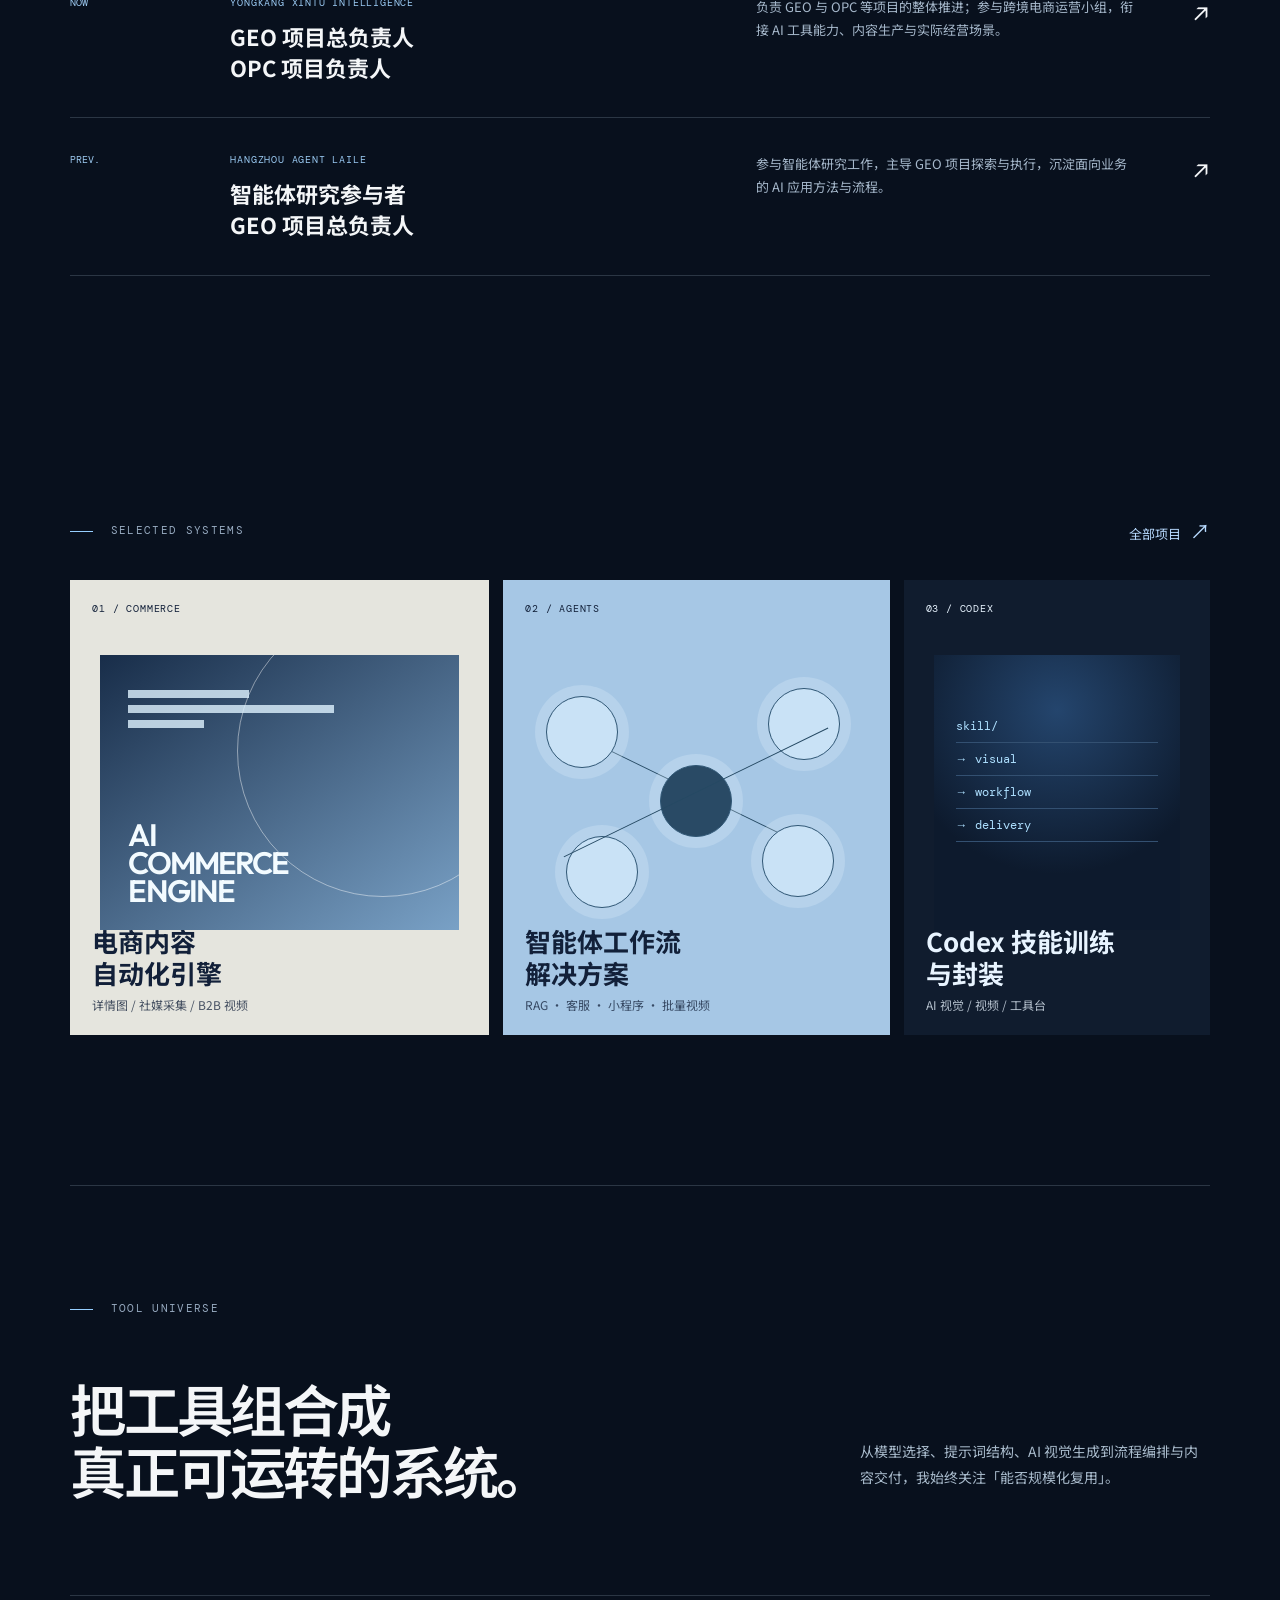
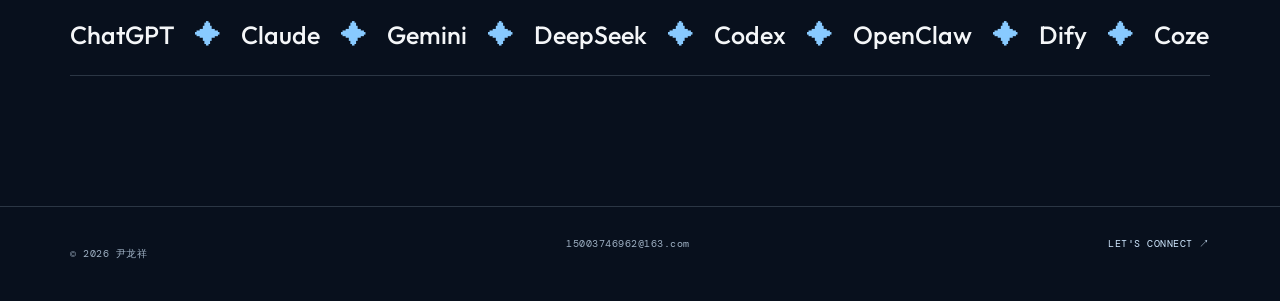
==== commit 2ea3a861: "放大首页个人介绍文字" ====
--- a/index.html
+++ b/index.html
@@ -9,6 +9,7 @@
   <link rel="preconnect" href="https://fonts.gstatic.com" crossorigin>
   <link href="https://fonts.googleapis.com/css2?family=DM+Mono:wght@400;500&family=Noto+Sans+SC:wght@400;500;600;700;800&family=Outfit:wght@400;500;600;700;800&display=swap" rel="stylesheet">
   <link rel="stylesheet" href="assets/styles.css" />
+  <link rel="stylesheet" href="assets/hero-intro.css" />
 </head>
 <body>
   <canvas id="starfield" aria-hidden="true"></canvas>
@@ -25,7 +26,7 @@
       <p class="hero-index mono">01—04</p>
       <h1>让 AI 从<br><em>能力</em>成为业务</h1>
       <div class="hero-bottom">
-        <p class="intro">尹龙祥，AI 智能体与 GEO 项目负责人。<br>专注将大模型、AI 视觉生成、自动化工作流与跨境电商场景连接成可落地的增长系统。</p>
+        <p class="intro"><span class="identity-name">尹龙祥</span>，AI 智能体与 GEO 项目负责人。<br>专注将大模型、AI 视觉生成、自动化工作流与跨境电商场景连接成可落地的增长系统。</p>
         <a class="circle-link" href="projects.html"><span>查看项目</span><b>↗</b></a>
       </div>
       <div class="orbit orbit-a"></div><div class="orbit orbit-b"></div><div class="core"><span>AI</span><small>OPERATOR</small></div>
--- a/assets/hero-intro.css
+++ b/assets/hero-intro.css
@@ -0,0 +1,19 @@
+/* 首页个人介绍：强化姓名与职业定位的阅读层级 */
+.hero .intro {
+  font-size: clamp(20px, 1.45vw, 27px);
+  line-height: 1.7;
+  letter-spacing: .01em;
+  color: #c0cede;
+}
+
+.hero .identity-name {
+  font-size: 1.28em;
+  font-weight: 800;
+  letter-spacing: .04em;
+  color: #f2f8ff;
+  text-shadow: 0 0 24px rgba(126, 199, 255, .26);
+}
+
+@media (max-width: 850px) {
+  .hero .intro { font-size: 18px; line-height: 1.75; }
+}
